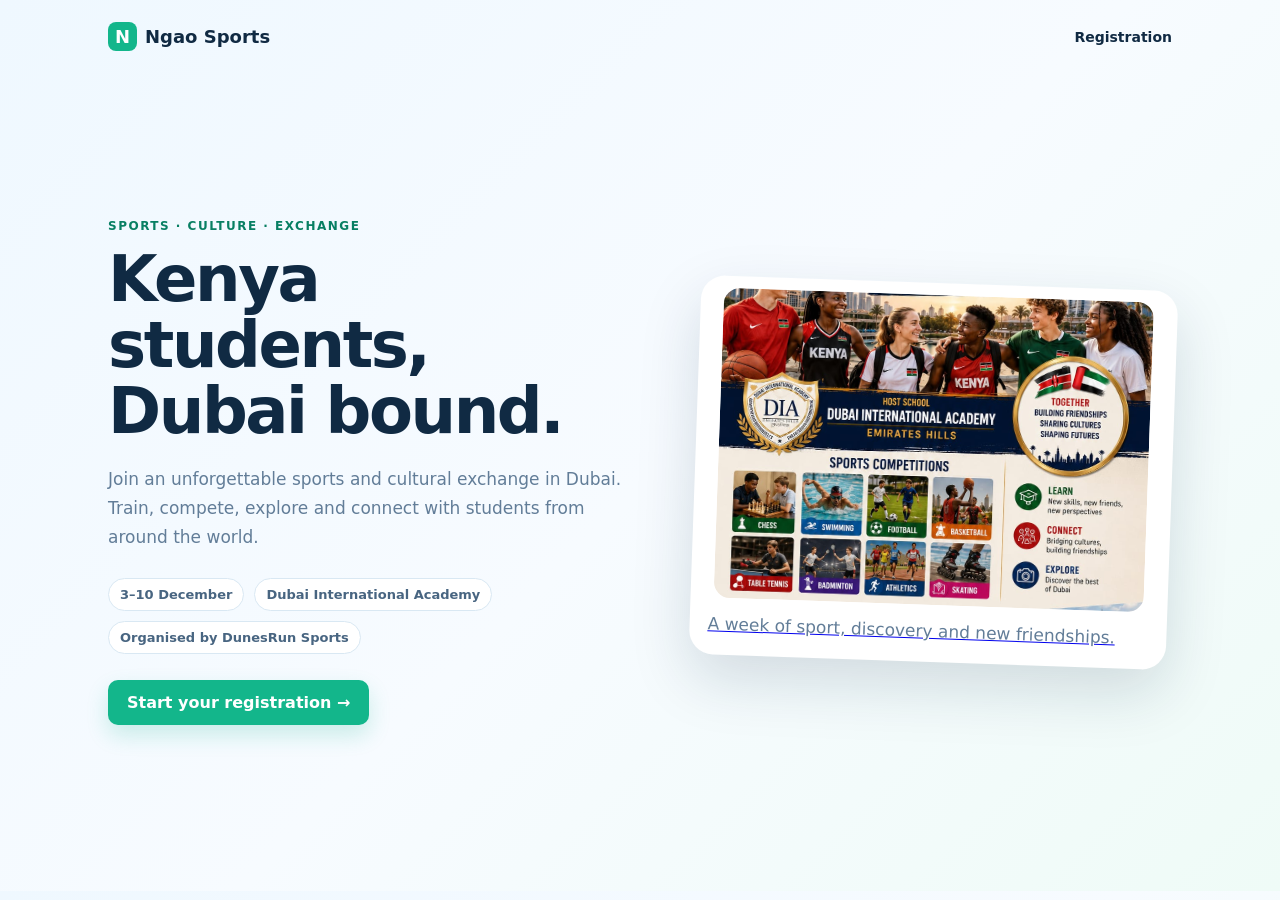
==== index.html @ 3c5c8713 "First commit" ====
<!doctype html>
<html lang="en"><head><meta charset="utf-8"><meta name="viewport" content="width=device-width, initial-scale=1"><title>Ngao Sports · Dubai Exchange</title><link rel="stylesheet" href="assets/style.css"></head><body><nav class="site-nav"><a class="logo" href="index.html"><span>N</span>Ngao Sports</a><a class="nav-link" href="booking.html">Registration</a></nav><main class="hero"><section><div class="kicker">Sports · culture · exchange</div><h1>Kenya students, Dubai bound.</h1><p>Join an unforgettable sports and cultural exchange in Dubai. Train, compete, explore and connect with students from around the world.</p><div class="meta"><span>3–10 December</span><span>Dubai International Academy</span><span>Organised by DunesRun Sports</span></div><a class="btn" href="booking.html">Start your registration →</a></section><a class="image-card" href="booking.html" aria-label="Open registration"><img src="WhatsApp Image 2026-09-02 at 7.59.04 PM.jpeg" alt="Students on a sports exchange" class="hero-img"><p class="caption">A week of sport, discovery and new friendships.</p></a></main></body></html>
---- assets/style.css ----
:root{--navy:#102a43;--mint:#13b68b;--muted:#627d98}*{box-sizing:border-box}body{margin:0;font-family:Inter,ui-sans-serif,system-ui,-apple-system,"Segoe UI",sans-serif;background:linear-gradient(135deg,#eff8ff,#f7fbff 52%,#effbf7);color:var(--navy)}.site-nav{max-width:1120px;margin:auto;padding:22px 28px;display:flex;justify-content:space-between;align-items:center}.logo{font-size:18px;font-weight:850;text-decoration:none;color:var(--navy)}.logo span{display:inline-grid;place-items:center;background:var(--mint);color:#fff;border-radius:8px;width:29px;height:29px;margin-right:8px}.nav-link{color:var(--navy);font-weight:700;font-size:14px;text-decoration:none}.hero{max-width:1120px;min-height:calc(100vh - 82px);margin:auto;padding:50px 28px 70px;display:grid;grid-template-columns:1.05fr .95fr;align-items:center;gap:60px}.kicker{color:#087f63;text-transform:uppercase;letter-spacing:1.5px;font-weight:800;font-size:12px}.hero h1{font-size:clamp(38px,5vw,66px);line-height:1.03;letter-spacing:-2.4px;margin:14px 0 20px}.hero p{color:var(--muted);line-height:1.7;font-size:17px;max-width:560px}.meta{display:flex;flex-wrap:wrap;gap:10px;margin:26px 0}.meta span{background:#fff;border:1px solid #d9e8f3;padding:8px 11px;border-radius:99px;color:#486581;font-size:13px;font-weight:650}.btn{display:inline-block;padding:13px 19px;background:var(--mint);color:#fff;border-radius:10px;text-decoration:none;font-weight:800;box-shadow:0 10px 22px rgba(19,182,139,.2);transition:transform .2s}.btn:hover{transform:translateY(-2px)}.image-card{background:#fff;border-radius:24px;padding:12px;box-shadow:0 24px 60px rgba(16,42,67,.15);transform:rotate(2deg)}.hero-img{display:block;width:100%;max-width:430px;height:310px;object-fit:cover;object-position:center;border-radius:16px;margin:auto}.caption{font-size:12px;color:var(--muted);margin:12px 6px 4px}.links{display:none}@media(max-width:760px){.hero{grid-template-columns:1fr;padding-top:30px;gap:38px}.hero h1{font-size:44px}.image-card{transform:none;max-width:480px}.hero-img{height:260px}.site-nav{padding:18px}.hero{min-height:auto}}
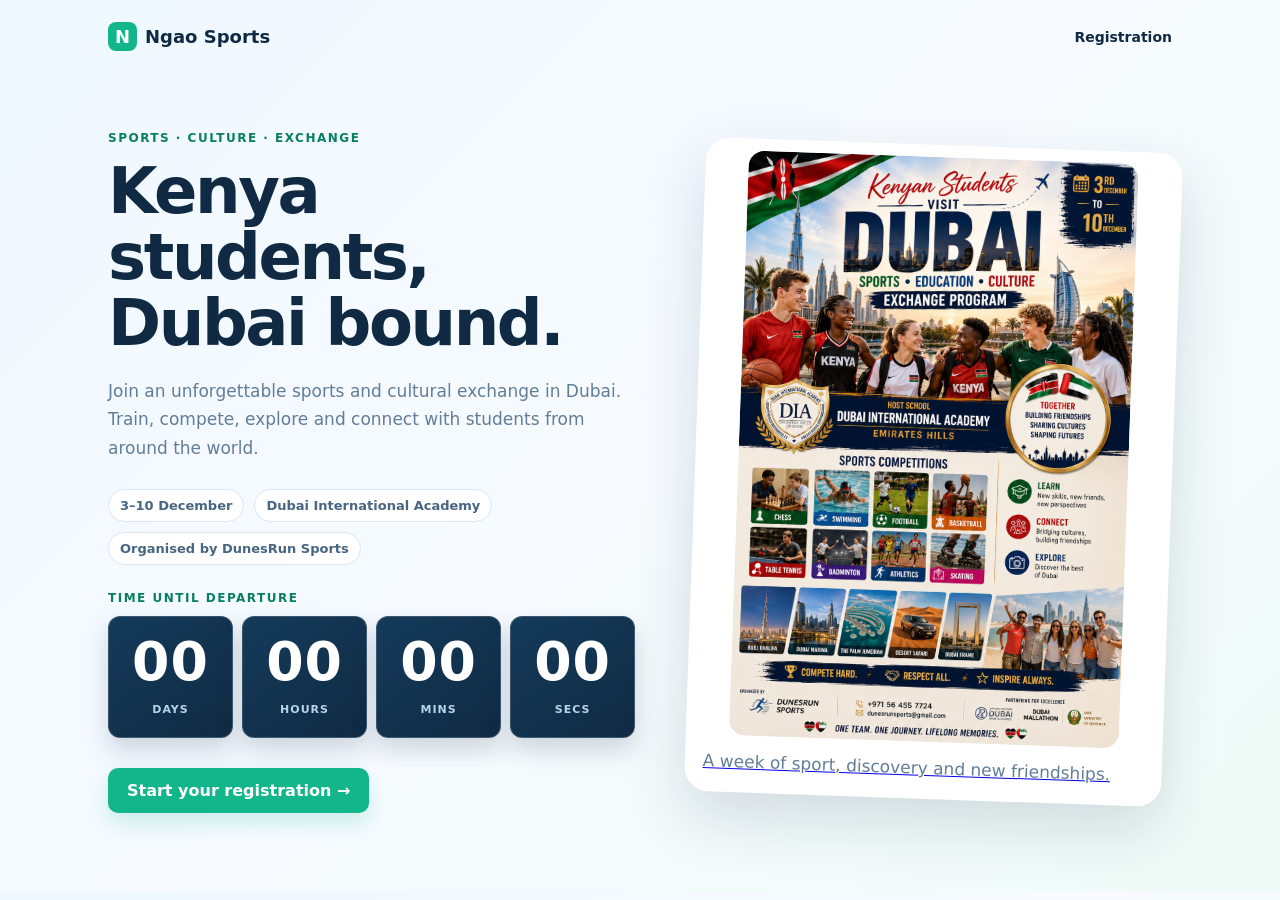
==== commit 47e2ee03: "Added Count down and made some inputs manadatory" ====
--- a/index.html
+++ b/index.html
@@ -1,2 +1,2 @@
 <!doctype html>
-<html lang="en"><head><meta charset="utf-8"><meta name="viewport" content="width=device-width, initial-scale=1"><title>Ngao Sports · Dubai Exchange</title><link rel="stylesheet" href="assets/style.css"></head><body><nav class="site-nav"><a class="logo" href="index.html"><span>N</span>Ngao Sports</a><a class="nav-link" href="booking.html">Registration</a></nav><main class="hero"><section><div class="kicker">Sports · culture · exchange</div><h1>Kenya students, Dubai bound.</h1><p>Join an unforgettable sports and cultural exchange in Dubai. Train, compete, explore and connect with students from around the world.</p><div class="meta"><span>3–10 December</span><span>Dubai International Academy</span><span>Organised by DunesRun Sports</span></div><a class="btn" href="booking.html">Start your registration →</a></section><a class="image-card" href="booking.html" aria-label="Open registration"><img src="WhatsApp Image 2026-09-02 at 7.59.04 PM.jpeg" alt="Students on a sports exchange" class="hero-img"><p class="caption">A week of sport, discovery and new friendships.</p></a></main></body></html>
+<html lang="en"><head><meta charset="utf-8"><meta name="viewport" content="width=device-width, initial-scale=1"><title>Ngao Sports · Dubai Exchange</title><link rel="stylesheet" href="assets/style.css"></head><body><nav class="site-nav"><a class="logo" href="index.html"><span>N</span>Ngao Sports</a><a class="nav-link" href="booking.html">Registration</a></nav><main class="hero"><section><div class="kicker">Sports · culture · exchange</div><h1>Kenya students, Dubai bound.</h1><p>Join an unforgettable sports and cultural exchange in Dubai. Train, compete, explore and connect with students from around the world.</p><div class="meta"><span>3–10 December</span><span>Dubai International Academy</span><span>Organised by DunesRun Sports</span></div><div class="countdown" aria-live="polite"><span class="countdown-label">Time until departure</span><div class="countdown-values" id="countdown"><span><strong id="days">--</strong>days</span><span><strong id="hours">--</strong>hours</span><span><strong id="minutes">--</strong>mins</span><span><strong id="seconds">--</strong>secs</span></div></div><a class="btn" href="booking.html">Start your registration →</a></section><a class="image-card" href="booking.html" aria-label="Open registration"><img src="WhatsApp Image 2026-09-02 at 7.59.04 PM.jpeg" alt="Students on a sports exchange" class="hero-img"><p class="caption">A week of sport, discovery and new friendships.</p></a></main><script>const departure=new Date('2026-12-03T00:00:00+03:00');const ids=['days','hours','minutes','seconds'];function updateCountdown(){let remaining=Math.max(0,departure-Date.now());const units=[86400000,3600000,60000,1000];ids.forEach((id,index)=>{const value=Math.floor(remaining/units[index]);document.getElementById(id).textContent=String(value).padStart(2,'0');remaining-=value*units[index];});}updateCountdown();setInterval(updateCountdown,1000);</script></body></html>
--- a/assets/style.css
+++ b/assets/style.css
@@ -1 +1 @@
-:root{--navy:#102a43;--mint:#13b68b;--muted:#627d98}*{box-sizing:border-box}body{margin:0;font-family:Inter,ui-sans-serif,system-ui,-apple-system,"Segoe UI",sans-serif;background:linear-gradient(135deg,#eff8ff,#f7fbff 52%,#effbf7);color:var(--navy)}.site-nav{max-width:1120px;margin:auto;padding:22px 28px;display:flex;justify-content:space-between;align-items:center}.logo{font-size:18px;font-weight:850;text-decoration:none;color:var(--navy)}.logo span{display:inline-grid;place-items:center;background:var(--mint);color:#fff;border-radius:8px;width:29px;height:29px;margin-right:8px}.nav-link{color:var(--navy);font-weight:700;font-size:14px;text-decoration:none}.hero{max-width:1120px;min-height:calc(100vh - 82px);margin:auto;padding:50px 28px 70px;display:grid;grid-template-columns:1.05fr .95fr;align-items:center;gap:60px}.kicker{color:#087f63;text-transform:uppercase;letter-spacing:1.5px;font-weight:800;font-size:12px}.hero h1{font-size:clamp(38px,5vw,66px);line-height:1.03;letter-spacing:-2.4px;margin:14px 0 20px}.hero p{color:var(--muted);line-height:1.7;font-size:17px;max-width:560px}.meta{display:flex;flex-wrap:wrap;gap:10px;margin:26px 0}.meta span{background:#fff;border:1px solid #d9e8f3;padding:8px 11px;border-radius:99px;color:#486581;font-size:13px;font-weight:650}.btn{display:inline-block;padding:13px 19px;background:var(--mint);color:#fff;border-radius:10px;text-decoration:none;font-weight:800;box-shadow:0 10px 22px rgba(19,182,139,.2);transition:transform .2s}.btn:hover{transform:translateY(-2px)}.image-card{background:#fff;border-radius:24px;padding:12px;box-shadow:0 24px 60px rgba(16,42,67,.15);transform:rotate(2deg)}.hero-img{display:block;width:100%;max-width:430px;height:310px;object-fit:cover;object-position:center;border-radius:16px;margin:auto}.caption{font-size:12px;color:var(--muted);margin:12px 6px 4px}.links{display:none}@media(max-width:760px){.hero{grid-template-columns:1fr;padding-top:30px;gap:38px}.hero h1{font-size:44px}.image-card{transform:none;max-width:480px}.hero-img{height:260px}.site-nav{padding:18px}.hero{min-height:auto}}
+:root{--navy:#102a43;--mint:#13b68b;--muted:#627d98}*{box-sizing:border-box}body{margin:0;font-family:Inter,ui-sans-serif,system-ui,-apple-system,"Segoe UI",sans-serif;background:linear-gradient(135deg,#eff8ff,#f7fbff 52%,#effbf7);color:var(--navy)}.site-nav{max-width:1120px;margin:auto;padding:22px 28px;display:flex;justify-content:space-between;align-items:center}.logo{font-size:18px;font-weight:850;text-decoration:none;color:var(--navy)}.logo span{display:inline-grid;place-items:center;background:var(--mint);color:#fff;border-radius:8px;width:29px;height:29px;margin-right:8px}.nav-link{color:var(--navy);font-weight:700;font-size:14px;text-decoration:none}.hero{max-width:1120px;min-height:calc(100vh - 82px);margin:auto;padding:50px 28px 70px;display:grid;grid-template-columns:1.05fr .95fr;align-items:center;gap:60px}.kicker{color:#087f63;text-transform:uppercase;letter-spacing:1.5px;font-weight:800;font-size:12px}.hero h1{font-size:clamp(38px,5vw,66px);line-height:1.03;letter-spacing:-2.4px;margin:14px 0 20px}.hero p{color:var(--muted);line-height:1.7;font-size:17px;max-width:560px}.meta{display:flex;flex-wrap:wrap;gap:10px;margin:26px 0}.meta span{background:#fff;border:1px solid #d9e8f3;padding:8px 11px;border-radius:99px;color:#486581;font-size:13px;font-weight:650}.countdown{margin:0 0 30px}.countdown-label{display:block;color:#087f63;text-transform:uppercase;letter-spacing:1.5px;font-size:12px;font-weight:850;margin-bottom:11px}.countdown-values{display:grid;grid-template-columns:repeat(4,minmax(0,1fr));gap:9px;max-width:560px}.countdown-values span{display:grid;gap:7px;place-items:center;min-height:122px;padding:16px 8px;background:linear-gradient(145deg,#143b5b,#102a43);border:1px solid rgba(255,255,255,.18);border-radius:12px;box-shadow:0 12px 24px rgba(16,42,67,.18);color:#b8d4e9;font-size:11px;font-weight:800;letter-spacing:1px;text-align:center;text-transform:uppercase}.countdown-values strong{color:#fff;font-size:clamp(35px,4.2vw,58px);line-height:.9;font-variant-numeric:tabular-nums}.btn{display:inline-block;padding:13px 19px;background:var(--mint);color:#fff;border-radius:10px;text-decoration:none;font-weight:800;box-shadow:0 10px 22px rgba(19,182,139,.2);transition:transform .2s}.btn:hover{transform:translateY(-2px)}.image-card{background:#fff;border-radius:24px;padding:12px;box-shadow:0 24px 60px rgba(16,42,67,.15);transform:rotate(2deg)}.hero-img{display:block;width:100%;max-width:390px;height:auto;object-fit:contain;border-radius:16px;margin:auto}.caption{font-size:12px;color:var(--muted);margin:12px 6px 4px}.links{display:none}@media(max-width:760px){.hero{grid-template-columns:1fr;padding-top:30px;gap:38px}.hero h1{font-size:44px}.image-card{transform:none;max-width:440px}.hero-img{max-width:100%;height:auto}.site-nav{padding:18px}.hero{min-height:auto}.countdown-values{gap:6px}.countdown-values span{min-height:94px;padding:10px 4px;font-size:9px}.countdown-values strong{font-size:clamp(28px,9vw,40px)}}
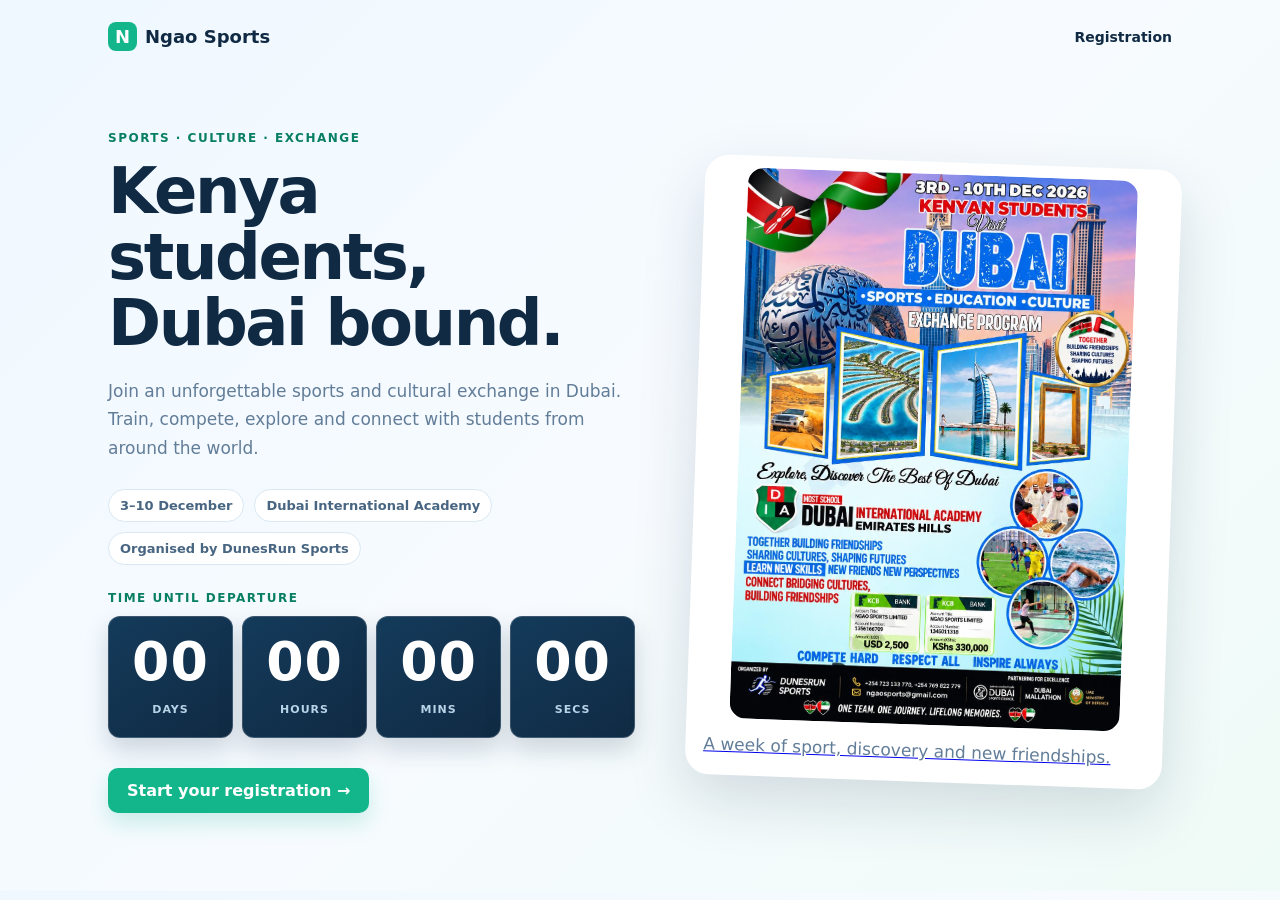
==== commit b5f42de8: "updated the poster" ====
--- a/index.html
+++ b/index.html
@@ -1,2 +1,2 @@
 <!doctype html>
-<html lang="en"><head><meta charset="utf-8"><meta name="viewport" content="width=device-width, initial-scale=1"><title>Ngao Sports · Dubai Exchange</title><link rel="stylesheet" href="assets/style.css"></head><body><nav class="site-nav"><a class="logo" href="index.html"><span>N</span>Ngao Sports</a><a class="nav-link" href="booking.html">Registration</a></nav><main class="hero"><section><div class="kicker">Sports · culture · exchange</div><h1>Kenya students, Dubai bound.</h1><p>Join an unforgettable sports and cultural exchange in Dubai. Train, compete, explore and connect with students from around the world.</p><div class="meta"><span>3–10 December</span><span>Dubai International Academy</span><span>Organised by DunesRun Sports</span></div><div class="countdown" aria-live="polite"><span class="countdown-label">Time until departure</span><div class="countdown-values" id="countdown"><span><strong id="days">--</strong>days</span><span><strong id="hours">--</strong>hours</span><span><strong id="minutes">--</strong>mins</span><span><strong id="seconds">--</strong>secs</span></div></div><a class="btn" href="booking.html">Start your registration →</a></section><a class="image-card" href="booking.html" aria-label="Open registration"><img src="WhatsApp Image 2026-09-02 at 7.59.04 PM.jpeg" alt="Students on a sports exchange" class="hero-img"><p class="caption">A week of sport, discovery and new friendships.</p></a></main><script>const departure=new Date('2026-12-03T00:00:00+03:00');const ids=['days','hours','minutes','seconds'];function updateCountdown(){let remaining=Math.max(0,departure-Date.now());const units=[86400000,3600000,60000,1000];ids.forEach((id,index)=>{const value=Math.floor(remaining/units[index]);document.getElementById(id).textContent=String(value).padStart(2,'0');remaining-=value*units[index];});}updateCountdown();setInterval(updateCountdown,1000);</script></body></html>
+<html lang="en"><head><meta charset="utf-8"><meta name="viewport" content="width=device-width, initial-scale=1"><title>Ngao Sports · Dubai Exchange</title><link rel="stylesheet" href="assets/style.css"></head><body><nav class="site-nav"><a class="logo" href="index.html"><span>N</span>Ngao Sports</a><a class="nav-link" href="booking.html">Registration</a></nav><main class="hero"><section><div class="kicker">Sports · culture · exchange</div><h1>Kenya students, Dubai bound.</h1><p>Join an unforgettable sports and cultural exchange in Dubai. Train, compete, explore and connect with students from around the world.</p><div class="meta"><span>3–10 December</span><span>Dubai International Academy</span><span>Organised by DunesRun Sports</span></div><div class="countdown" aria-live="polite"><span class="countdown-label">Time until departure</span><div class="countdown-values" id="countdown"><span><strong id="days">--</strong>days</span><span><strong id="hours">--</strong>hours</span><span><strong id="minutes">--</strong>mins</span><span><strong id="seconds">--</strong>secs</span></div></div><a class="btn" href="booking.html">Start your registration →</a></section><a class="image-card" href="booking.html" aria-label="Open registration"><img src="WhatsApp Image 2026-09-19 at 10.41.50 PM.jpeg" alt="Students on a sports exchange" class="hero-img"><p class="caption">A week of sport, discovery and new friendships.</p></a></main><script>const departure=new Date('2026-12-03T00:00:00+03:00');const ids=['days','hours','minutes','seconds'];function updateCountdown(){let remaining=Math.max(0,departure-Date.now());const units=[86400000,3600000,60000,1000];ids.forEach((id,index)=>{const value=Math.floor(remaining/units[index]);document.getElementById(id).textContent=String(value).padStart(2,'0');remaining-=value*units[index];});}updateCountdown();setInterval(updateCountdown,1000);</script></body></html>
